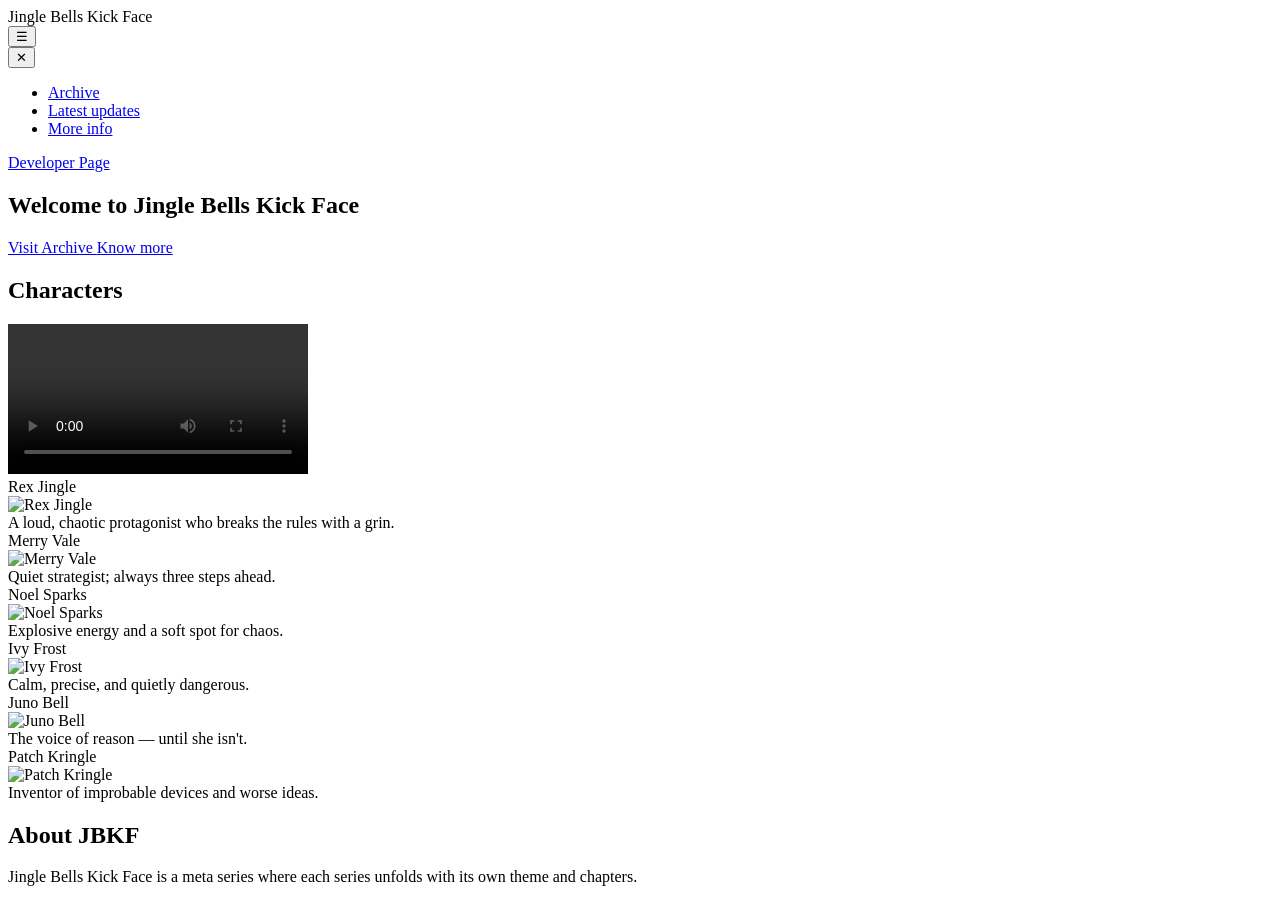
==== index.html @ af89b170 "Create index.html" ====
<!doctype html>
<html lang="en">
<head>

<meta charset="utf-8">
<meta name="viewport" content="width=device-width,initial-scale=1">

<title>Jingle Bells Kick Face</title>

<link rel="stylesheet" href="styles.css">

</head>

<body>

<header class="site-header">
<div class="brand">Jingle Bells Kick Face</div>
<button id="menuBtn" class="menu-btn" aria-label="Open menu">☰</button>
</header>


<aside id="sideMenu" class="side-menu" aria-hidden="true">

<button id="menuCloseTop" class="menu-close-top" aria-label="Close menu">✕</button>

<nav class="menu-inner" role="navigation" aria-label="Main menu">

<ul class="menu-list">

<li><a href="archive.html">Archive</a></li>
<li><a href="latest.html">Latest updates</a></li>
<li><a href="info.html">More info</a></li>

</ul>

</nav>

<div class="menu-footer">
<a class="small-link" href="dev.html" target="_blank" rel="noopener">
Developer Page
</a>
</div>

</aside>



<main class="container">

<!-- HOME -->

<section class="page active">


<div class="hero card">

<h1 class="hero-title">
Welcome to Jingle Bells Kick Face
</h1>

<div class="hero-actions">

<a href="archive.html" class="btn primary ring">
Visit Archive
</a>

<a href="info.html" class="btn">
Know more
</a>

</div>

</div>


<!-- CHARACTERS -->

<section class="section">

<h2>Characters</h2>

<div class="video-wrap card">

<video controls playsinline preload="metadata">

<source src="trailer.mp4" type="video/mp4">

</video>

</div>


<div class="characters-grid">


<!-- Rex -->

<div class="char-card">

<div class="char-name">
Rex Jingle
</div>

<img
class="char-img"
src="rex-jingle.png"
alt="Rex Jingle">

<div class="char-desc">
A loud, chaotic protagonist who breaks the rules with a grin.
</div>

</div>



<!-- Merry -->

<div class="char-card">

<div class="char-name">
Merry Vale
</div>

<img
class="char-img"
src="merry-vale.png"
alt="Merry Vale">

<div class="char-desc">
Quiet strategist; always three steps ahead.
</div>

</div>



<!-- Noel -->

<div class="char-card">

<div class="char-name">
Noel Sparks
</div>

<img
class="char-img"
src="noel-sparks.png"
alt="Noel Sparks">

<div class="char-desc">
Explosive energy and a soft spot for chaos.
</div>

</div>



<!-- Ivy -->

<div class="char-card">

<div class="char-name">
Ivy Frost
</div>

<img
class="char-img"
src="ivy-frost.png"
alt="Ivy Frost">

<div class="char-desc">
Calm, precise, and quietly dangerous.
</div>

</div>



<!-- Juno -->

<div class="char-card">

<div class="char-name">
Juno Bell
</div>

<img
class="char-img"
src="juno-bell.png"
alt="Juno Bell">

<div class="char-desc">
The voice of reason — until she isn't.
</div>

</div>



<!-- Patch -->

<div class="char-card">

<div class="char-name">
Patch Kringle
</div>

<img
class="char-img"
src="patch-kringle.png"
alt="Patch Kringle">

<div class="char-desc">
Inventor of improbable devices and worse ideas.
</div>

</div>


</div>

</section>



<!-- ABOUT -->

<section class="section">

<h2>About JBKF</h2>

<div class="card">

Jingle Bells Kick Face is a meta series where each series unfolds with its own theme and chapters.

</div>

</section>


</section>

</main>


<script src="menu.js"></script>

</body>
</html>
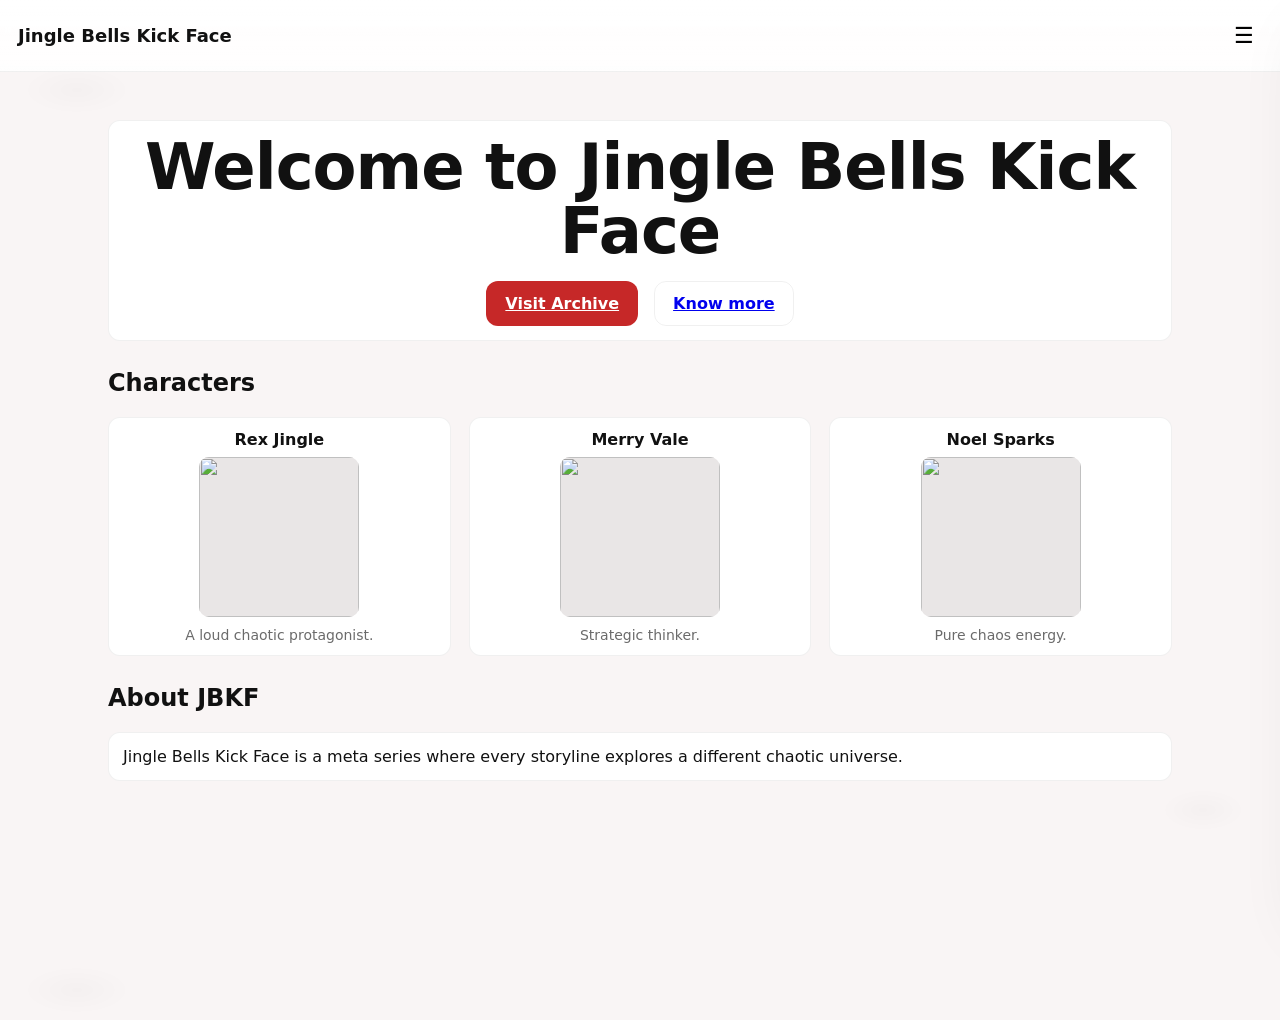
==== commit c039330c: "Update index.html" ====
--- a/index.html
+++ b/index.html
@@ -1,250 +1,88 @@
 <!doctype html>
 <html lang="en">
 <head>
-
 <meta charset="utf-8">
 <meta name="viewport" content="width=device-width,initial-scale=1">
-
 <title>Jingle Bells Kick Face</title>
-
 <link rel="stylesheet" href="styles.css">
-
 </head>
 
 <body>
 
 <header class="site-header">
 <div class="brand">Jingle Bells Kick Face</div>
-<button id="menuBtn" class="menu-btn" aria-label="Open menu">☰</button>
+<button id="menuBtn" class="menu-btn">☰</button>
 </header>
-
 
 <aside id="sideMenu" class="side-menu" aria-hidden="true">
 
-<button id="menuCloseTop" class="menu-close-top" aria-label="Close menu">✕</button>
+<button id="menuCloseTop" class="menu-close-top">✕</button>
 
-<nav class="menu-inner" role="navigation" aria-label="Main menu">
-
+<nav>
 <ul class="menu-list">
-
 <li><a href="archive.html">Archive</a></li>
 <li><a href="latest.html">Latest updates</a></li>
 <li><a href="info.html">More info</a></li>
-
 </ul>
-
 </nav>
-
-<div class="menu-footer">
-<a class="small-link" href="dev.html" target="_blank" rel="noopener">
-Developer Page
-</a>
-</div>
 
 </aside>
 
-
-
 <main class="container">
 
-<!-- HOME -->
+<section class="hero card">
 
-<section class="page active">
-
-
-<div class="hero card">
-
-<h1 class="hero-title">
-Welcome to Jingle Bells Kick Face
-</h1>
+<h1 class="hero-title">Welcome to Jingle Bells Kick Face</h1>
 
 <div class="hero-actions">
-
-<a href="archive.html" class="btn primary ring">
-Visit Archive
-</a>
-
-<a href="info.html" class="btn">
-Know more
-</a>
-
+<a href="archive.html" class="btn primary ring">Visit Archive</a>
+<a href="info.html" class="btn">Know more</a>
 </div>
 
-</div>
+</section>
 
-
-<!-- CHARACTERS -->
 
 <section class="section">
 
 <h2>Characters</h2>
 
-<div class="video-wrap card">
+<div class="characters-grid">
 
-<video controls playsinline preload="metadata">
-
-<source src="trailer.mp4" type="video/mp4">
-
-</video>
-
+<div class="char-card">
+<div class="char-name">Rex Jingle</div>
+<img class="char-img" src="images/rex.jpg">
+<div class="char-desc">A loud chaotic protagonist.</div>
 </div>
 
-
-<div class="characters-grid">
-
-
-<!-- Rex -->
+<div class="char-card">
+<div class="char-name">Merry Vale</div>
+<img class="char-img" src="images/merry.jpg">
+<div class="char-desc">Strategic thinker.</div>
+</div>
 
 <div class="char-card">
-
-<div class="char-name">
-Rex Jingle
-</div>
-
-<img
-class="char-img"
-src="rex-jingle.png"
-alt="Rex Jingle">
-
-<div class="char-desc">
-A loud, chaotic protagonist who breaks the rules with a grin.
+<div class="char-name">Noel Sparks</div>
+<img class="char-img" src="images/noel.jpg">
+<div class="char-desc">Pure chaos energy.</div>
 </div>
 
 </div>
 
-
-
-<!-- Merry -->
-
-<div class="char-card">
-
-<div class="char-name">
-Merry Vale
-</div>
-
-<img
-class="char-img"
-src="merry-vale.png"
-alt="Merry Vale">
-
-<div class="char-desc">
-Quiet strategist; always three steps ahead.
-</div>
-
-</div>
-
-
-
-<!-- Noel -->
-
-<div class="char-card">
-
-<div class="char-name">
-Noel Sparks
-</div>
-
-<img
-class="char-img"
-src="noel-sparks.png"
-alt="Noel Sparks">
-
-<div class="char-desc">
-Explosive energy and a soft spot for chaos.
-</div>
-
-</div>
-
-
-
-<!-- Ivy -->
-
-<div class="char-card">
-
-<div class="char-name">
-Ivy Frost
-</div>
-
-<img
-class="char-img"
-src="ivy-frost.png"
-alt="Ivy Frost">
-
-<div class="char-desc">
-Calm, precise, and quietly dangerous.
-</div>
-
-</div>
-
-
-
-<!-- Juno -->
-
-<div class="char-card">
-
-<div class="char-name">
-Juno Bell
-</div>
-
-<img
-class="char-img"
-src="juno-bell.png"
-alt="Juno Bell">
-
-<div class="char-desc">
-The voice of reason — until she isn't.
-</div>
-
-</div>
-
-
-
-<!-- Patch -->
-
-<div class="char-card">
-
-<div class="char-name">
-Patch Kringle
-</div>
-
-<img
-class="char-img"
-src="patch-kringle.png"
-alt="Patch Kringle">
-
-<div class="char-desc">
-Inventor of improbable devices and worse ideas.
-</div>
-
-</div>
-
-
-</div>
-
 </section>
-
-
-
-<!-- ABOUT -->
 
 <section class="section">
 
 <h2>About JBKF</h2>
 
 <div class="card">
-
-Jingle Bells Kick Face is a meta series where each series unfolds with its own theme and chapters.
-
+Jingle Bells Kick Face is a meta series where every storyline explores a different chaotic universe.
 </div>
-
-</section>
-
 
 </section>
 
 </main>
 
-
-<script src="menu.js"></script>
+<script src="app.js"></script>
 
 </body>
 </html>
--- a/styles.css
+++ b/styles.css
@@ -0,0 +1,121 @@
+:root{
+  --bg:#f9f5f5;
+  --edge:rgba(0,0,0,0.06);
+  --accent:#c62828;
+  --muted:#6b6b6b;
+  --card:#ffffff;
+  --radius:12px;
+  --maxw:1100px;
+  --gap:14px;
+  --ring-size:18px;
+  font-family: Inter, system-ui, -apple-system, "Segoe UI", Roboto, Arial, sans-serif;
+}
+
+/* Reset */
+*{box-sizing:border-box}
+html,body{height:100%}
+body{
+  margin:0;
+  background:
+    radial-gradient(900px 400px at 6% 10%, rgba(0,0,0,0.02), transparent 6%),
+    radial-gradient(700px 350px at 94% 90%, rgba(0,0,0,0.02), transparent 6%),
+    var(--bg);
+  -webkit-font-smoothing:antialiased;
+  -moz-osx-font-smoothing:grayscale;
+  color:#111;
+  padding-bottom:40px;
+}
+
+/* Header */
+.site-header{
+  position:fixed;top:0;left:0;right:0;height:72px;
+  display:flex;align-items:center;justify-content:space-between;padding:0 18px;
+  background:linear-gradient(180deg, rgba(255,255,255,0.95), rgba(255,255,255,0.85));
+  border-bottom:1px solid var(--edge);z-index:60;backdrop-filter: blur(6px);
+}
+.brand{font-weight:900;font-size:18px}
+.menu-btn{background:transparent;border:0;font-size:22px;padding:8px;cursor:pointer}
+
+/* Side menu */
+.side-menu{
+  position:fixed;top:0;right:-360px;width:320px;height:100vh;background:linear-gradient(180deg,#fff,#fafafa);
+  box-shadow:-18px 30px 60px rgba(0,0,0,0.08);transition:right .28s;z-index:70;padding:28px;display:flex;flex-direction:column;justify-content:flex-start;
+}
+.side-menu[aria-hidden="false"]{right:0}
+.menu-close-top{position:absolute;right:12px;top:12px;border:0;background:transparent;font-size:20px;cursor:pointer}
+.menu-list{list-style:none;padding:40px 0 0 0;margin:0}
+.menu-list li{margin:18px 0}
+.menu-list a{color:#111;text-decoration:none;font-weight:800;font-size:16px}
+.menu-footer{margin-top:auto}
+
+/* Container & pages */
+.container{max-width:var(--maxw);margin:120px auto 40px;padding:0 18px}
+.page{display:none}
+.page.active{display:block}
+
+/* Hero */
+.hero{padding:36px;border-radius:var(--radius);background:linear-gradient(180deg, rgba(255,255,255,0.95), rgba(255,255,255,0.9));border:1px solid var(--edge);text-align:center}
+.hero-title{margin:0 0 18px;font-size:64px;line-height:1;letter-spacing:-1px}
+@media (max-width:900px){ .hero-title{font-size:40px} }
+
+/* Buttons and ring animation */
+.hero-actions{display:flex;gap:16px;justify-content:center;flex-wrap:wrap}
+.btn{padding:12px 18px;border-radius:12px;border:1px solid var(--edge);background:transparent;cursor:pointer;font-weight:800}
+.btn.primary{background:var(--accent);color:#fff;border-color:transparent}
+
+/* Animated rainbow ring around Visit Archive */
+.ring{
+  position:relative;
+  z-index:1;
+}
+.ring::before{
+  content:"";
+  position:absolute;
+  inset:calc(-1 * var(--ring-size));
+  border-radius:999px;
+  padding:var(--ring-size);
+  background: conic-gradient(from 0deg, #ff4d4d, #ffb84d, #ffd54d, #8cff4d, #4dd6ff, #7a4dff, #ff4db8, #ff4d4d);
+  -webkit-mask: radial-gradient(farthest-side, transparent calc(100% - var(--ring-size)), black calc(100% - var(--ring-size)));
+  mask: radial-gradient(farthest-side, transparent calc(100% - var(--ring-size)), black calc(100% - var(--ring-size)));
+  opacity:0.0;
+  transition:opacity .18s ease;
+  animation:spin 3.6s linear infinite;
+  pointer-events:none;
+}
+.ring:hover::before, .ring:focus::before{ opacity:0.9; }
+@keyframes spin{ to{ transform:rotate(360deg); } }
+
+/* Sections & cards */
+.section{margin-top:28px}
+.video-wrap{padding:12px}
+.video-wrap video{width:100%;max-height:420px;border-radius:12px;background:#000;object-fit:cover}
+
+/* Characters grid */
+.characters-grid{display:grid;grid-template-columns:repeat(3,1fr);gap:18px;margin-top:14px}
+.char-card{background:#fff;border:1px solid var(--edge);border-radius:12px;padding:12px;display:flex;flex-direction:column;align-items:center;text-align:center}
+.char-name{font-weight:900;margin-bottom:8px}
+.char-img{width:160px;height:160px;background:#e9e6e6;border-radius:10px;object-fit:cover;margin-bottom:10px}
+.char-desc{color:var(--muted);font-size:14px}
+@media (max-width:900px){ .characters-grid{grid-template-columns:repeat(2,1fr)} .char-img{width:120px;height:120px} }
+
+/* Archive grid */
+.grid{display:grid;grid-template-columns:repeat(auto-fit,minmax(240px,1fr));gap:18px;margin-top:12px}
+.card{background:var(--card);border-radius:12px;padding:14px;border:1px solid var(--edge)}
+
+/* Lists */
+.list{list-style:none;padding:0;margin:0;display:flex;flex-direction:column;gap:10px}
+.list .item{padding:12px;border-radius:10px;border:1px solid var(--edge);background:var(--card);cursor:pointer}
+.meta{color:var(--muted);font-size:13px;margin-top:6px}
+
+/* Page header & back */
+.page-header{display:flex;align-items:center;gap:12px;margin-bottom:12px}
+.back{background:transparent;border:0;cursor:pointer;font-size:16px}
+
+/* Responsive */
+@media (max-width:700px){
+  .container{margin-top:100px}
+  .hero-title{font-size:36px}
+  .characters-grid{grid-template-columns:repeat(1,1fr)}
+  .side-menu{width:100%;right:-100%}
+  .side-menu[aria-hidden="false"]{right:0}
+}
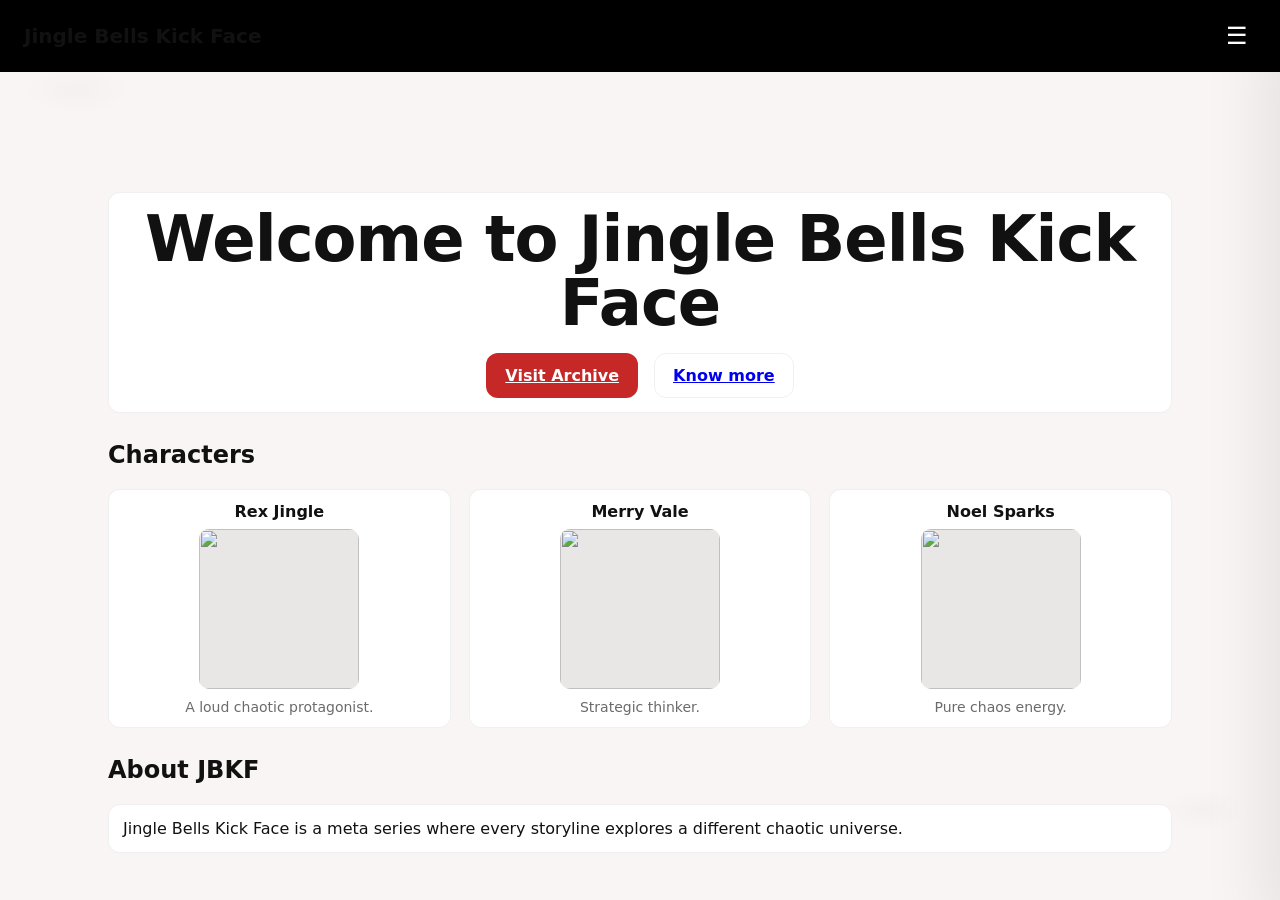
==== commit fe547d0a: "Update index.html" ====
--- a/index.html
+++ b/index.html
@@ -82,7 +82,7 @@
 
 </main>
 
-<script src="app.js"></script>
+<script src="menu.js"></script>
 
 </body>
 </html>
--- a/styles.css
+++ b/styles.css
@@ -119,3 +119,163 @@
   .side-menu{width:100%;right:-100%}
   .side-menu[aria-hidden="false"]{right:0}
 }
+
+/* Archive series layout */
+
+.series-list{
+display:flex;
+flex-direction:column;
+gap:40px;
+margin-top:40px;
+}
+
+/* series cards */
+
+.series-card{
+
+display:flex;
+align-items:center;
+gap:20px;
+
+background:rgba(255,255,255,0.06);
+
+border-radius:14px;
+
+padding:18px;
+
+text-decoration:none;
+
+color:white;
+
+transition:.3s;
+
+opacity:0;
+
+transform:translateY(40px);
+
+}
+
+/* card animation when visible */
+
+.series-card.show{
+opacity:1;
+transform:translateY(0);
+}
+
+/* image */
+
+.series-card img{
+
+width:120px;
+height:120px;
+
+object-fit:cover;
+
+border-radius:10px;
+
+}
+
+/* text */
+
+.series-info h2{
+margin:0 0 6px 0;
+}
+
+.series-info p{
+margin:0;
+opacity:.8;
+}
+
+/* hover effect */
+
+.series-card:hover{
+
+background:rgba(255,255,255,0.12);
+
+transform:scale(1.02);
+
+}
+
+.chapter-box{
+
+background:rgba(255,255,255,0.06);
+
+padding:20px;
+
+border-radius:12px;
+
+margin-bottom:30px;
+
+}
+
+/* HEADER */
+
+.site-header{
+display:flex;
+justify-content:space-between;
+align-items:center;
+padding:16px 24px;
+background:#000;
+position:sticky;
+top:0;
+z-index:10;
+}
+
+.brand{
+font-weight:bold;
+font-size:20px;
+}
+
+.menu-btn{
+background:none;
+border:none;
+color:white;
+font-size:24px;
+cursor:pointer;
+}
+
+
+/* SIDE MENU */
+
+.side-menu{
+position:fixed;
+right:0;
+top:0;
+height:100%;
+width:260px;
+background:#000;
+padding:20px;
+transform:translateX(100%);
+transition:0.3s;
+z-index:100;
+}
+
+.side-menu[aria-hidden="false"]{
+transform:translateX(0);
+}
+
+
+/* MENU CONTENT */
+
+.menu-list{
+list-style:none;
+padding:0;
+}
+
+.menu-list li{
+margin:12px 0;
+}
+
+.menu-list a{
+color:white;
+text-decoration:none;
+}
+
+.menu-close-top{
+background:none;
+border:none;
+color:white;
+font-size:20px;
+cursor:pointer;
+margin-bottom:20px;
+}
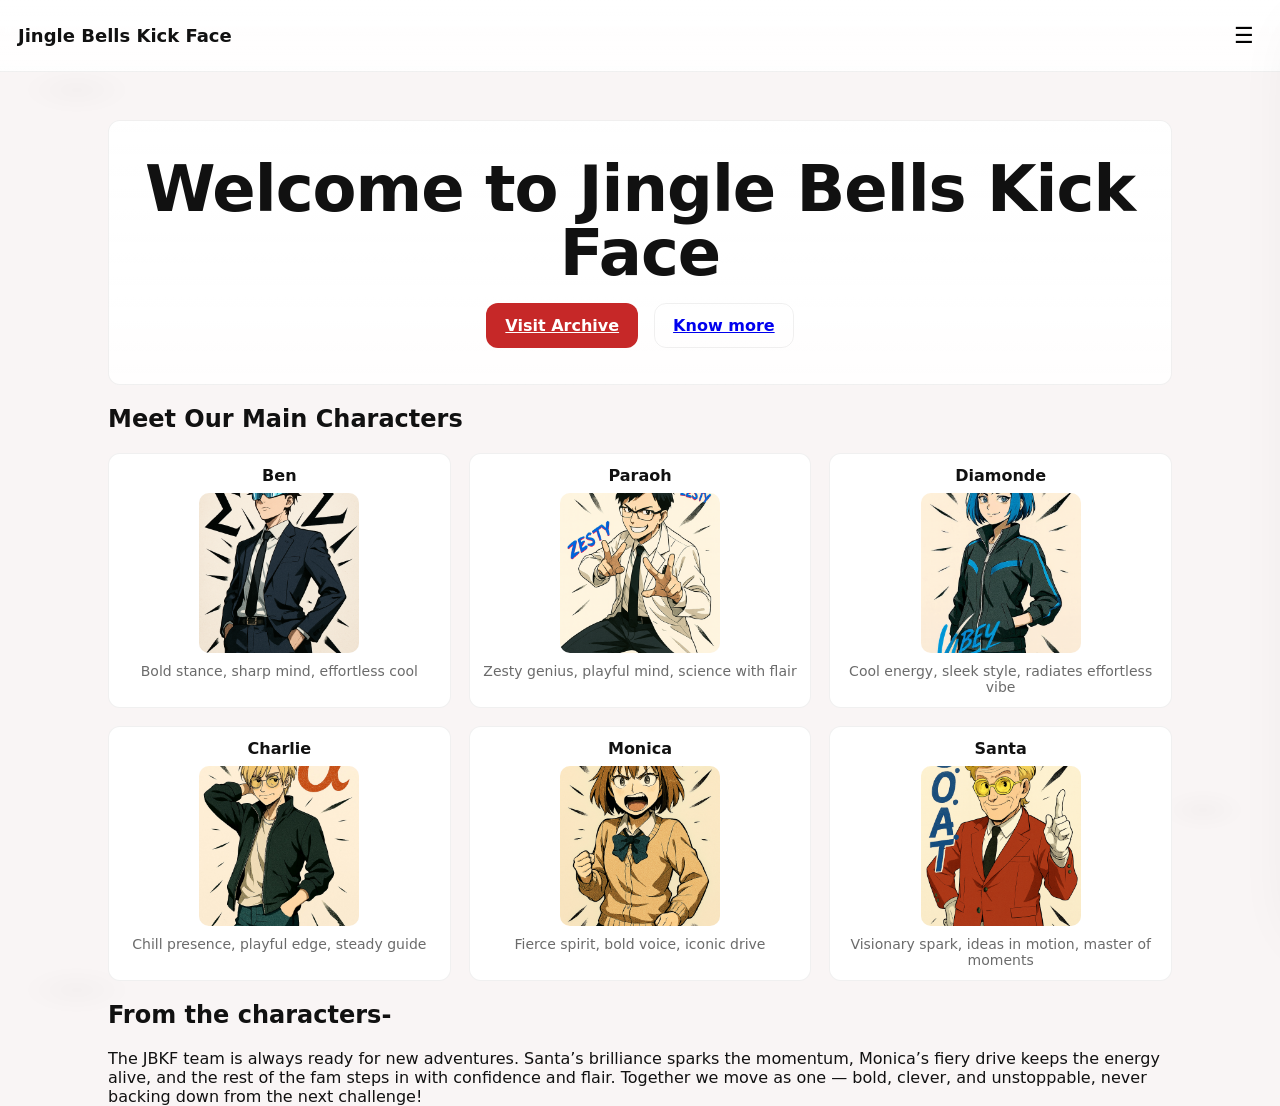
==== commit b964b730: "Update index.html" ====
--- a/index.html
+++ b/index.html
@@ -44,38 +44,55 @@
 
 <section class="section">
 
-<h2>Characters</h2>
+<h2>Meet Our Main Characters</h2>
 
 <div class="characters-grid">
 
 <div class="char-card">
-<div class="char-name">Rex Jingle</div>
-<img class="char-img" src="images/rex.jpg">
-<div class="char-desc">A loud chaotic protagonist.</div>
+<div class="char-name">Ben</div>
+<img class="char-img" src="images/Ben.png">
+<div class="char-desc">Bold stance, sharp mind, effortless cool</div>
 </div>
 
 <div class="char-card">
-<div class="char-name">Merry Vale</div>
-<img class="char-img" src="images/merry.jpg">
-<div class="char-desc">Strategic thinker.</div>
+<div class="char-name">Paraoh</div>
+<img class="char-img" src="images/Paraoh.png">
+<div class="char-desc">Zesty genius, playful mind, science with flair</div>
 </div>
 
 <div class="char-card">
-<div class="char-name">Noel Sparks</div>
-<img class="char-img" src="images/noel.jpg">
-<div class="char-desc">Pure chaos energy.</div>
+<div class="char-name">Diamonde</div>
+<img class="char-img" src="images/Diamonde.png">
+<div class="char-desc">Cool energy, sleek style, radiates effortless vibe</div>
 </div>
 
+<div class="char-card">
+<div class="char-name">Charlie</div>
+<img class="char-img" src="images/Charlie.png">
+<div class="char-desc">Chill presence, playful edge, steady guide</div>
+</div>
+
+<div class="char-card">
+<div class="char-name">Monica</div>
+<img class="char-img" src="images/Monica.png">
+<div class="char-desc">Fierce spirit, bold voice, iconic drive</div>
+</div>
+
+<div class="char-card">
+<div class="char-name">Santa</div>
+<img class="char-img" src="images/Santa.png">
+<div class="char-desc">Visionary spark, ideas in motion, master of moments</div>
+</div>
 </div>
 
 </section>
 
 <section class="section">
 
-<h2>About JBKF</h2>
+<h2>From the characters-</h2>
 
 <div class="card">
-Jingle Bells Kick Face is a meta series where every storyline explores a different chaotic universe.
+The JBKF team is always ready for new adventures. Santa’s brilliance sparks the momentum, Monica’s fiery drive keeps the energy alive, and the rest of the fam steps in with confidence and flair. Together we move as one — bold, clever, and unstoppable, never backing down from the next challenge!
 </div>
 
 </section>
--- a/styles.css
+++ b/styles.css
@@ -11,9 +11,12 @@
   font-family: Inter, system-ui, -apple-system, "Segoe UI", Roboto, Arial, sans-serif;
 }
 
-/* Reset */
+/* RESET */
+
 *{box-sizing:border-box}
+
 html,body{height:100%}
+
 body{
   margin:0;
   background:
@@ -26,256 +29,348 @@
   padding-bottom:40px;
 }
 
-/* Header */
+
+/* HEADER */
+
 .site-header{
-  position:fixed;top:0;left:0;right:0;height:72px;
-  display:flex;align-items:center;justify-content:space-between;padding:0 18px;
+  position:fixed;
+  top:0;
+  left:0;
+  right:0;
+  height:72px;
+  display:flex;
+  align-items:center;
+  justify-content:space-between;
+  padding:0 18px;
   background:linear-gradient(180deg, rgba(255,255,255,0.95), rgba(255,255,255,0.85));
-  border-bottom:1px solid var(--edge);z-index:60;backdrop-filter: blur(6px);
-}
-.brand{font-weight:900;font-size:18px}
-.menu-btn{background:transparent;border:0;font-size:22px;padding:8px;cursor:pointer}
-
-/* Side menu */
+  border-bottom:1px solid var(--edge);
+  z-index:60;
+  backdrop-filter:blur(6px);
+}
+
+.brand{
+  font-weight:900;
+  font-size:18px;
+}
+
+.menu-btn{
+  background:transparent;
+  border:0;
+  font-size:22px;
+  padding:8px;
+  cursor:pointer;
+}
+
+
+/* SIDE MENU */
+
 .side-menu{
-  position:fixed;top:0;right:-360px;width:320px;height:100vh;background:linear-gradient(180deg,#fff,#fafafa);
-  box-shadow:-18px 30px 60px rgba(0,0,0,0.08);transition:right .28s;z-index:70;padding:28px;display:flex;flex-direction:column;justify-content:flex-start;
-}
-.side-menu[aria-hidden="false"]{right:0}
-.menu-close-top{position:absolute;right:12px;top:12px;border:0;background:transparent;font-size:20px;cursor:pointer}
-.menu-list{list-style:none;padding:40px 0 0 0;margin:0}
-.menu-list li{margin:18px 0}
-.menu-list a{color:#111;text-decoration:none;font-weight:800;font-size:16px}
-.menu-footer{margin-top:auto}
-
-/* Container & pages */
-.container{max-width:var(--maxw);margin:120px auto 40px;padding:0 18px}
-.page{display:none}
-.page.active{display:block}
-
-/* Hero */
-.hero{padding:36px;border-radius:var(--radius);background:linear-gradient(180deg, rgba(255,255,255,0.95), rgba(255,255,255,0.9));border:1px solid var(--edge);text-align:center}
-.hero-title{margin:0 0 18px;font-size:64px;line-height:1;letter-spacing:-1px}
-@media (max-width:900px){ .hero-title{font-size:40px} }
-
-/* Buttons and ring animation */
-.hero-actions{display:flex;gap:16px;justify-content:center;flex-wrap:wrap}
-.btn{padding:12px 18px;border-radius:12px;border:1px solid var(--edge);background:transparent;cursor:pointer;font-weight:800}
-.btn.primary{background:var(--accent);color:#fff;border-color:transparent}
-
-/* Animated rainbow ring around Visit Archive */
+  position:fixed;
+  top:0;
+  right:-360px;
+  width:320px;
+  height:100vh;
+  background:linear-gradient(180deg,#fff,#fafafa);
+  box-shadow:-18px 30px 60px rgba(0,0,0,0.08);
+  transition:right .28s;
+  z-index:70;
+  padding:28px;
+  display:flex;
+  flex-direction:column;
+}
+
+.side-menu[aria-hidden="false"]{
+  right:0;
+}
+
+.menu-close-top{
+  position:absolute;
+  right:12px;
+  top:12px;
+  border:0;
+  background:transparent;
+  font-size:20px;
+  cursor:pointer;
+}
+
+.menu-list{
+  list-style:none;
+  padding:40px 0 0 0;
+  margin:0;
+}
+
+.menu-list li{
+  margin:18px 0;
+}
+
+.menu-list a{
+  color:#111;
+  text-decoration:none;
+  font-weight:800;
+  font-size:16px;
+}
+
+.menu-footer{
+  margin-top:auto;
+}
+
+
+/* CONTAINER */
+
+.container{
+  max-width:var(--maxw);
+  margin:120px auto 40px;
+  padding:0 18px;
+}
+
+
+/* HERO */
+
+.hero{
+  padding:36px;
+  border-radius:var(--radius);
+  background:linear-gradient(180deg, rgba(255,255,255,0.95), rgba(255,255,255,0.9));
+  border:1px solid var(--edge);
+  text-align:center;
+}
+
+.hero-title{
+  margin:0 0 18px;
+  font-size:64px;
+  line-height:1;
+  letter-spacing:-1px;
+}
+
+@media (max-width:900px){
+  .hero-title{font-size:40px}
+}
+
+
+/* BUTTONS */
+
+.hero-actions{
+  display:flex;
+  gap:16px;
+  justify-content:center;
+  flex-wrap:wrap;
+}
+
+.btn{
+  padding:12px 18px;
+  border-radius:12px;
+  border:1px solid var(--edge);
+  background:transparent;
+  cursor:pointer;
+  font-weight:800;
+}
+
+.btn.primary{
+  background:var(--accent);
+  color:#fff;
+  border-color:transparent;
+}
+
+
+/* RAINBOW RING */
+
 .ring{
   position:relative;
   z-index:1;
 }
+
 .ring::before{
   content:"";
   position:absolute;
   inset:calc(-1 * var(--ring-size));
   border-radius:999px;
   padding:var(--ring-size);
-  background: conic-gradient(from 0deg, #ff4d4d, #ffb84d, #ffd54d, #8cff4d, #4dd6ff, #7a4dff, #ff4db8, #ff4d4d);
+  background:conic-gradient(from 0deg,#ff4d4d,#ffb84d,#ffd54d,#8cff4d,#4dd6ff,#7a4dff,#ff4db8,#ff4d4d);
   -webkit-mask: radial-gradient(farthest-side, transparent calc(100% - var(--ring-size)), black calc(100% - var(--ring-size)));
   mask: radial-gradient(farthest-side, transparent calc(100% - var(--ring-size)), black calc(100% - var(--ring-size)));
-  opacity:0.0;
+  opacity:0;
   transition:opacity .18s ease;
   animation:spin 3.6s linear infinite;
   pointer-events:none;
 }
-.ring:hover::before, .ring:focus::before{ opacity:0.9; }
-@keyframes spin{ to{ transform:rotate(360deg); } }
-
-/* Sections & cards */
-.section{margin-top:28px}
-.video-wrap{padding:12px}
-.video-wrap video{width:100%;max-height:420px;border-radius:12px;background:#000;object-fit:cover}
-
-/* Characters grid */
-.characters-grid{display:grid;grid-template-columns:repeat(3,1fr);gap:18px;margin-top:14px}
-.char-card{background:#fff;border:1px solid var(--edge);border-radius:12px;padding:12px;display:flex;flex-direction:column;align-items:center;text-align:center}
-.char-name{font-weight:900;margin-bottom:8px}
-.char-img{width:160px;height:160px;background:#e9e6e6;border-radius:10px;object-fit:cover;margin-bottom:10px}
-.char-desc{color:var(--muted);font-size:14px}
-@media (max-width:900px){ .characters-grid{grid-template-columns:repeat(2,1fr)} .char-img{width:120px;height:120px} }
-
-/* Archive grid */
-.grid{display:grid;grid-template-columns:repeat(auto-fit,minmax(240px,1fr));gap:18px;margin-top:12px}
-.card{background:var(--card);border-radius:12px;padding:14px;border:1px solid var(--edge)}
-
-/* Lists */
-.list{list-style:none;padding:0;margin:0;display:flex;flex-direction:column;gap:10px}
-.list .item{padding:12px;border-radius:10px;border:1px solid var(--edge);background:var(--card);cursor:pointer}
-.meta{color:var(--muted);font-size:13px;margin-top:6px}
-
-/* Page header & back */
-.page-header{display:flex;align-items:center;gap:12px;margin-bottom:12px}
-.back{background:transparent;border:0;cursor:pointer;font-size:16px}
-
-/* Responsive */
+
+.ring:hover::before{
+  opacity:0.9;
+}
+
+@keyframes spin{
+  to{ transform:rotate(360deg); }
+}
+
+
+/* VIDEO */
+
+.video-wrap{
+  padding:12px;
+}
+
+.video-wrap video{
+  width:100%;
+  max-height:420px;
+  border-radius:12px;
+  background:#000;
+  object-fit:cover;
+}
+
+
+/* CHARACTER GRID */
+
+.characters-grid{
+  display:grid;
+  grid-template-columns:repeat(3,1fr);
+  gap:18px;
+  margin-top:14px;
+}
+
+.char-card{
+  background:#fff;
+  border:1px solid var(--edge);
+  border-radius:12px;
+  padding:12px;
+  display:flex;
+  flex-direction:column;
+  align-items:center;
+  text-align:center;
+}
+
+.char-name{
+  font-weight:900;
+  margin-bottom:8px;
+}
+
+.char-img{
+  width:160px;
+  height:160px;
+  background:#e9e6e6;
+  border-radius:10px;
+  object-fit:cover;
+  margin-bottom:10px;
+}
+
+.char-desc{
+  color:var(--muted);
+  font-size:14px;
+}
+
+@media (max-width:900px){
+  .characters-grid{grid-template-columns:repeat(2,1fr)}
+  .char-img{width:120px;height:120px}
+}
+
+
+/* ARCHIVE SERIES */
+
+.series-list{
+  display:flex;
+  flex-direction:column;
+  gap:40px;
+  margin-top:40px;
+}
+
+.series-card{
+  display:flex;
+  align-items:center;
+  gap:20px;
+  background:var(--card);
+  border-radius:14px;
+  padding:18px;
+  text-decoration:none;
+  color:#111;
+  border:1px solid var(--edge);
+  transition:.3s;
+  opacity:0;
+  transform:translateY(40px);
+}
+
+.series-card.show{
+  opacity:1;
+  transform:translateY(0);
+}
+
+.series-card img{
+  width:120px;
+  height:120px;
+  object-fit:cover;
+  border-radius:10px;
+}
+
+.series-info h2{
+  margin:0 0 6px 0;
+  color:#111;
+}
+
+.series-info p{
+  margin:0;
+  color:var(--muted);
+}
+
+.series-card:hover{
+  transform:scale(1.02);
+  box-shadow:0 10px 24px rgba(0,0,0,0.08);
+}
+
+
+/* CHAPTER BOXES */
+
+.chapter-box{
+  background:var(--card);
+  padding:20px;
+  border-radius:12px;
+  margin-bottom:30px;
+  border:1px solid var(--edge);
+}
+
+
+/* CHAPTER LIST (VERTICAL LIST) */
+
+.chapter-list{
+  display:flex;
+  flex-direction:column;
+  gap:10px;
+  margin-bottom:40px;
+  max-width:300px;
+}
+
+.chapter-list a{
+  display:block;
+  padding:12px 14px;
+  background:var(--card);
+  border:1px solid var(--edge);
+  border-radius:10px;
+  text-decoration:none;
+  color:#111;
+  font-weight:600;
+  transition:.2s;
+}
+
+.chapter-list a:hover{
+  background:#ffffff;
+  transform:translateX(4px);
+  box-shadow:0 6px 14px rgba(0,0,0,0.06);
+}
+
+
+/* MOBILE */
+
 @media (max-width:700px){
+
   .container{margin-top:100px}
+
   .hero-title{font-size:36px}
-  .characters-grid{grid-template-columns:repeat(1,1fr)}
-  .side-menu{width:100%;right:-100%}
-  .side-menu[aria-hidden="false"]{right:0}
-}
-
-/* Archive series layout */
-
-.series-list{
-display:flex;
-flex-direction:column;
-gap:40px;
-margin-top:40px;
-}
-
-/* series cards */
-
-.series-card{
-
-display:flex;
-align-items:center;
-gap:20px;
-
-background:rgba(255,255,255,0.06);
-
-border-radius:14px;
-
-padding:18px;
-
-text-decoration:none;
-
-color:white;
-
-transition:.3s;
-
-opacity:0;
-
-transform:translateY(40px);
-
-}
-
-/* card animation when visible */
-
-.series-card.show{
-opacity:1;
-transform:translateY(0);
-}
-
-/* image */
-
-.series-card img{
-
-width:120px;
-height:120px;
-
-object-fit:cover;
-
-border-radius:10px;
-
-}
-
-/* text */
-
-.series-info h2{
-margin:0 0 6px 0;
-}
-
-.series-info p{
-margin:0;
-opacity:.8;
-}
-
-/* hover effect */
-
-.series-card:hover{
-
-background:rgba(255,255,255,0.12);
-
-transform:scale(1.02);
-
-}
-
-.chapter-box{
-
-background:rgba(255,255,255,0.06);
-
-padding:20px;
-
-border-radius:12px;
-
-margin-bottom:30px;
-
-}
-
-/* HEADER */
-
-.site-header{
-display:flex;
-justify-content:space-between;
-align-items:center;
-padding:16px 24px;
-background:#000;
-position:sticky;
-top:0;
-z-index:10;
-}
-
-.brand{
-font-weight:bold;
-font-size:20px;
-}
-
-.menu-btn{
-background:none;
-border:none;
-color:white;
-font-size:24px;
-cursor:pointer;
-}
-
-
-/* SIDE MENU */
-
-.side-menu{
-position:fixed;
-right:0;
-top:0;
-height:100%;
-width:260px;
-background:#000;
-padding:20px;
-transform:translateX(100%);
-transition:0.3s;
-z-index:100;
-}
-
-.side-menu[aria-hidden="false"]{
-transform:translateX(0);
-}
-
-
-/* MENU CONTENT */
-
-.menu-list{
-list-style:none;
-padding:0;
-}
-
-.menu-list li{
-margin:12px 0;
-}
-
-.menu-list a{
-color:white;
-text-decoration:none;
-}
-
-.menu-close-top{
-background:none;
-border:none;
-color:white;
-font-size:20px;
-cursor:pointer;
-margin-bottom:20px;
-}
+
+  .characters-grid{grid-template-columns:1fr}
+
+  .side-menu{
+    width:100%;
+    right:-100%;
+  }
+
+  .side-menu[aria-hidden="false"]{
+    right:0;
+  }
+
+}
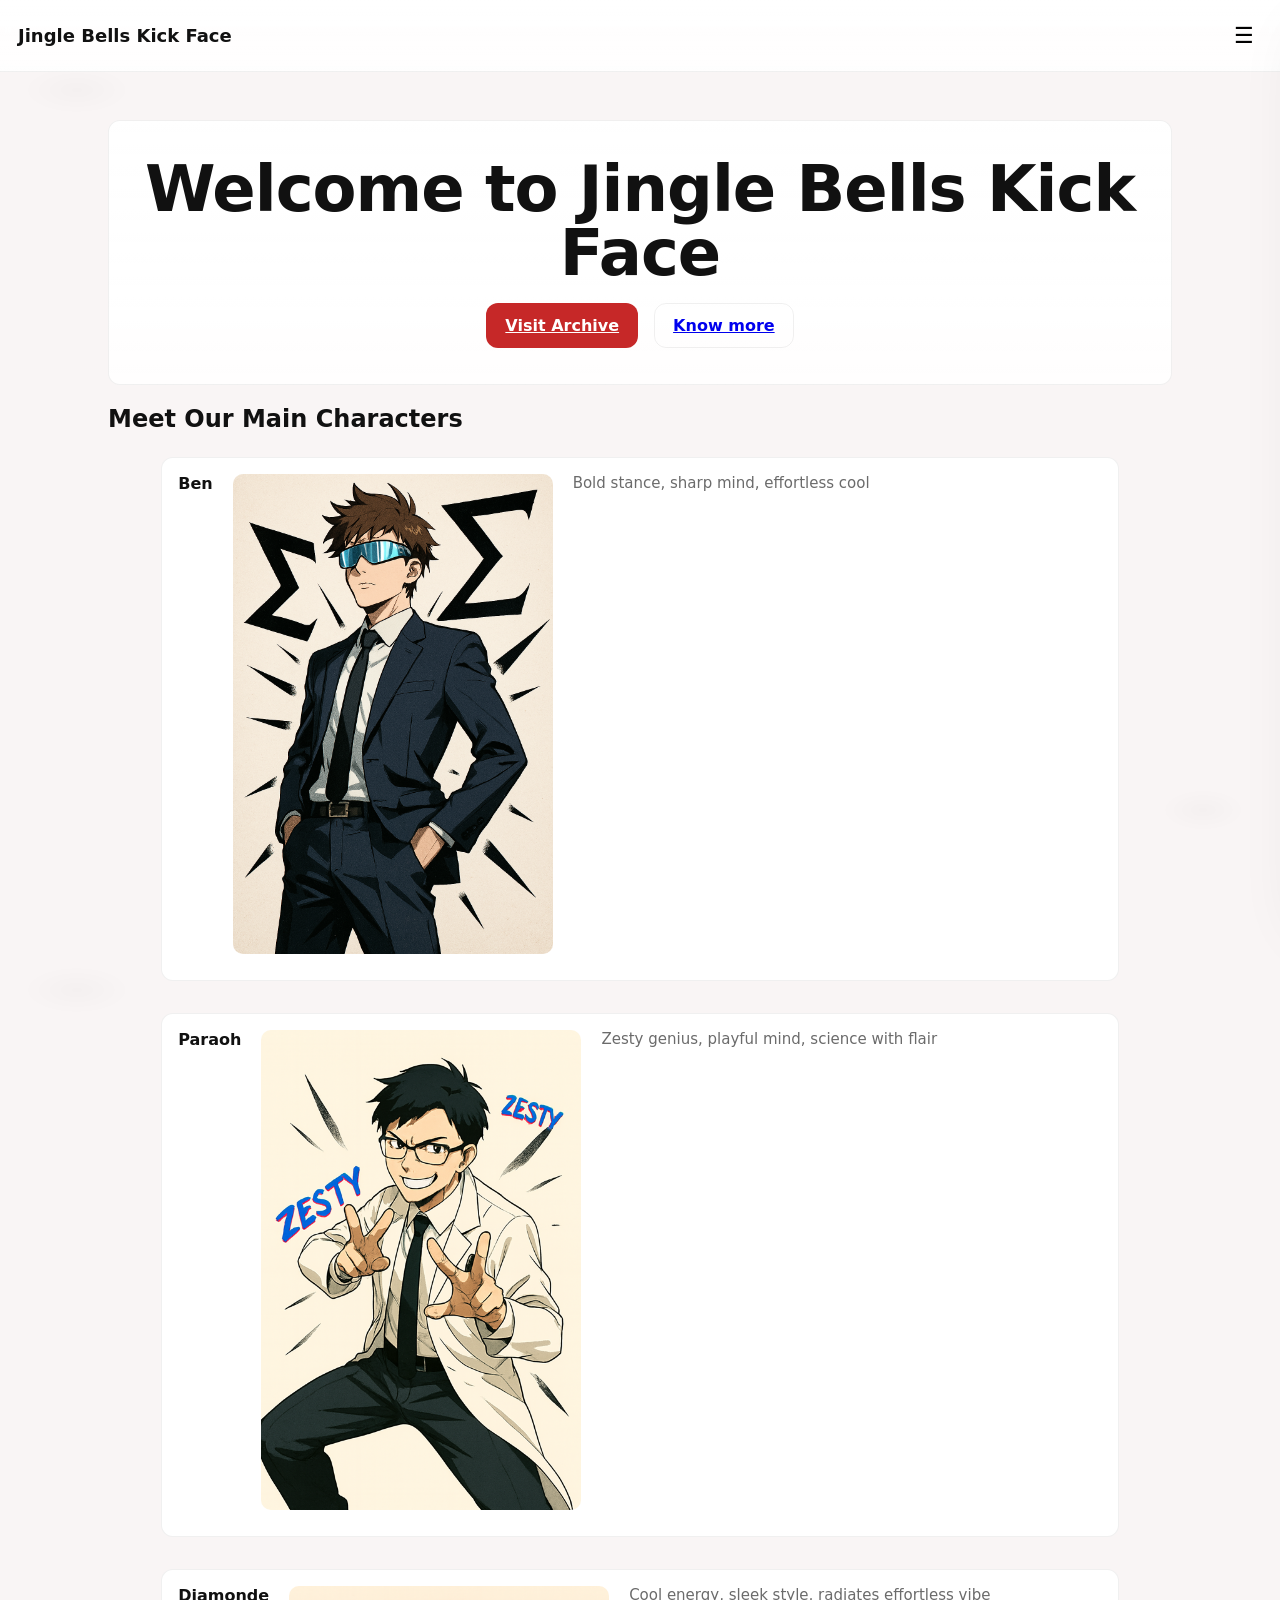
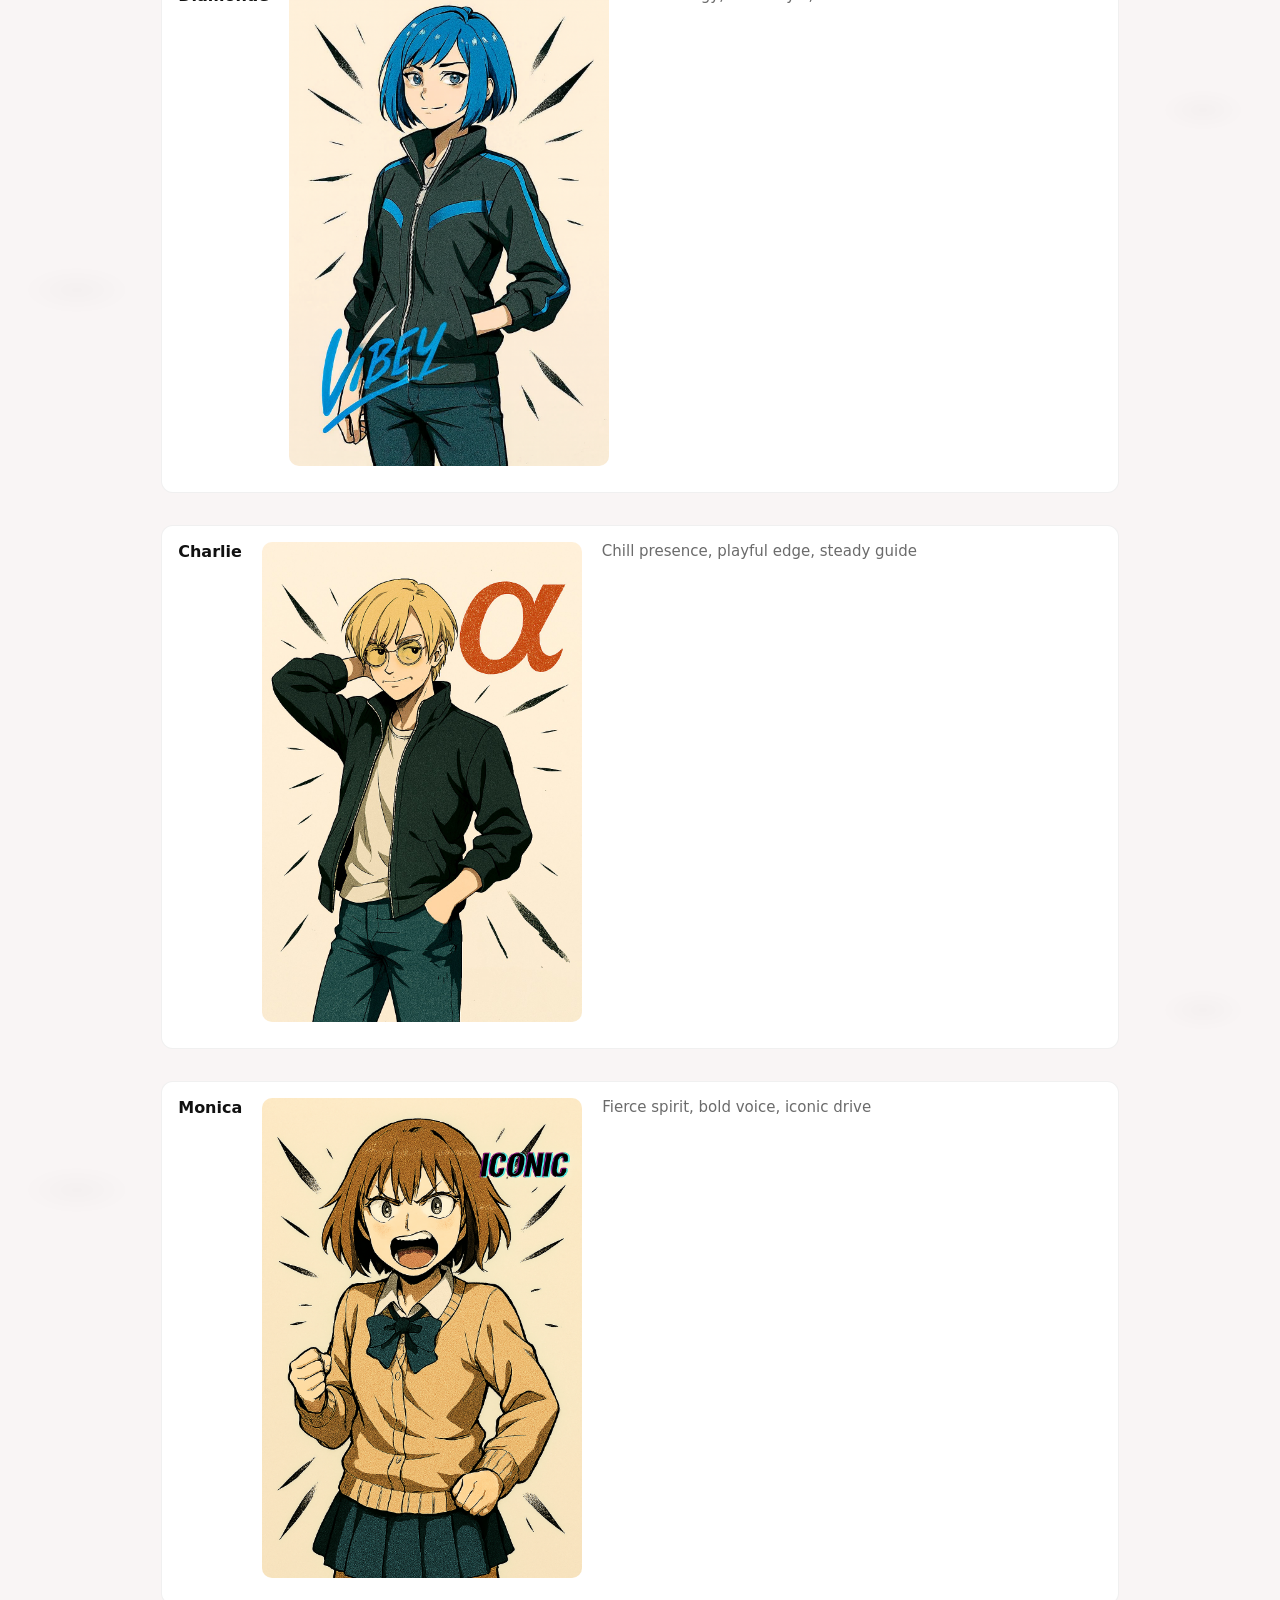
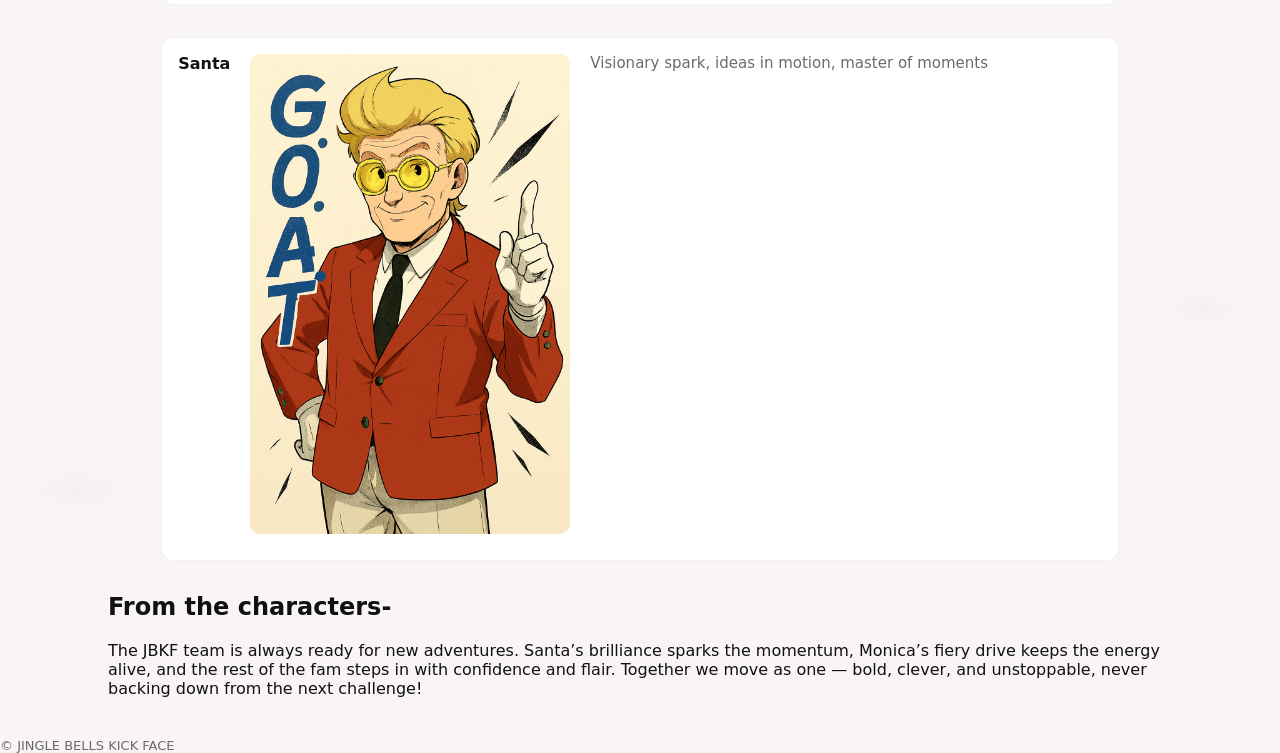
==== commit bd061dec: "Update index.html" ====
--- a/index.html
+++ b/index.html
@@ -99,6 +99,10 @@
 
 </main>
 
+<footer style="color:var(--muted);font-size:13px;margin-top:10px">
+      © JINGLE BELLS KICK FACE
+    </footer>
+
 <script src="menu.js"></script>
 
 </body>
--- a/styles.css
+++ b/styles.css
@@ -263,56 +263,69 @@
 
 
 /* ARCHIVE SERIES */
-
-.series-list{
-  display:flex;
-  flex-direction:column;
-  gap:40px;
-  margin-top:40px;
-}
-
-.series-card{
-  display:flex;
-  align-items:center;
-  gap:20px;
-  background:var(--card);
-  border-radius:14px;
-  padding:18px;
-  text-decoration:none;
-  color:#111;
-  border:1px solid var(--edge);
-  transition:.3s;
-  opacity:0;
-  transform:translateY(40px);
-}
-
-.series-card.show{
-  opacity:1;
-  transform:translateY(0);
-}
-
-.series-card img{
-  width:120px;
-  height:120px;
-  object-fit:cover;
-  border-radius:10px;
-}
-
-.series-info h2{
-  margin:0 0 6px 0;
-  color:#111;
-}
-
-.series-info p{
-  margin:0;
-  color:var(--muted);
-}
-
-.series-card:hover{
-  transform:scale(1.02);
-  box-shadow:0 10px 24px rgba(0,0,0,0.08);
-}
-
+.series-list {
+  display: flex;
+  flex-direction: column;
+  gap: 40px;
+  margin-top: 40px;
+}
+
+.series-card {
+  display: flex;
+  flex-direction: row;        /* desktop: image left, text right */
+  align-items: flex-start;
+  gap: 20px;
+  background: var(--card);
+  border-radius: 14px;
+  padding: 18px;
+  text-decoration: none;
+  color: #111;
+  border: 1px solid var(--edge);
+  transition: .3s;
+  opacity: 0;
+  transform: translateY(40px);
+}
+
+.series-card.show {
+  opacity: 1;
+  transform: translateY(0);
+}
+
+.series-card img {
+  width: 200px;              /* larger image on desktop */
+  height: auto;              /* keep natural ratio */
+  object-fit: contain;       /* no cropping */
+  border-radius: 10px;
+}
+
+.series-info h2 {
+  margin: 0 0 6px 0;
+  color: #111;
+}
+
+.series-info p {
+  margin: 0;
+  color: var(--muted);
+}
+
+.series-card:hover {
+  transform: scale(1.02);
+  box-shadow: 0 10px 24px rgba(0,0,0,0.08);
+}
+
+/* Mobile: stack image above text, full width */
+@media (max-width:900px){
+  .series-card {
+    flex-direction: column;
+    align-items: center;
+    text-align: center;
+  }
+  .series-card img {
+    width: 100%;             /* full width on mobile */
+    max-width: 100%;
+    height: auto;
+  }
+}
 
 /* CHAPTER BOXES */
 
@@ -325,49 +338,56 @@
 }
 
 
-/* CHAPTER LIST (VERTICAL LIST) */
-
-.chapter-list{
-  display:flex;
-  flex-direction:column;
-  gap:10px;
-  margin-bottom:40px;
-  max-width:300px;
-}
-
-.chapter-list a{
-  display:block;
-  padding:12px 14px;
-  background:var(--card);
-  border:1px solid var(--edge);
+/* CHARACTER LIST (updated from grid) */
+.characters-grid {
+  display: block;            /* stack items vertically */
+  max-width: 90%;            /* leave margin from screen edges */
+  margin: 24px auto;         /* center the list */
+}
+
+.char-card {
+  display: flex;             /* image + text side by side on desktop */
+  flex-direction: row;
+  align-items: flex-start;
+  gap: 20px;
+  margin-bottom: 32px;       /* spacing between cards */
+  padding: 16px;
+  background:#fff;
+  border:1px solid var(--edge);
+  border-radius:12px;
+}
+
+.char-name {
+  font-weight:900;
+  margin-bottom:8px;
+}
+
+.char-img {
+  width: auto;               /* keep natural ratio */
+  max-width: 320px;          /* enlarge but not too huge on desktop */
+  height: auto;              /* no cropping */
   border-radius:10px;
-  text-decoration:none;
-  color:#111;
-  font-weight:600;
-  transition:.2s;
-}
-
-.chapter-list a:hover{
-  background:#ffffff;
-  transform:translateX(4px);
-  box-shadow:0 6px 14px rgba(0,0,0,0.06);
-}
-
-
-/* MOBILE */
-
-@media (max-width:700px){
-
-  .container{margin-top:100px}
-
-  .hero-title{font-size:36px}
-
-  .characters-grid{grid-template-columns:1fr}
-
-  .side-menu{
-    width:100%;
-    right:-100%;
-  }
+  background:#e9e6e6;
+}
+
+.char-desc {
+  color:var(--muted);
+  font-size:15px;
+}
+
+/* Mobile: stack image above text, full width */
+@media (max-width:900px){
+  .char-card {
+    flex-direction: column;
+    align-items: center;
+    text-align: center;
+  }
+  .char-img {
+    width: 100%;             /* full width on mobile */
+    max-width: 100%;         /* no limit */
+    height: auto;            /* keep natural ratio */
+  }
+}
 
   .side-menu[aria-hidden="false"]{
     right:0;
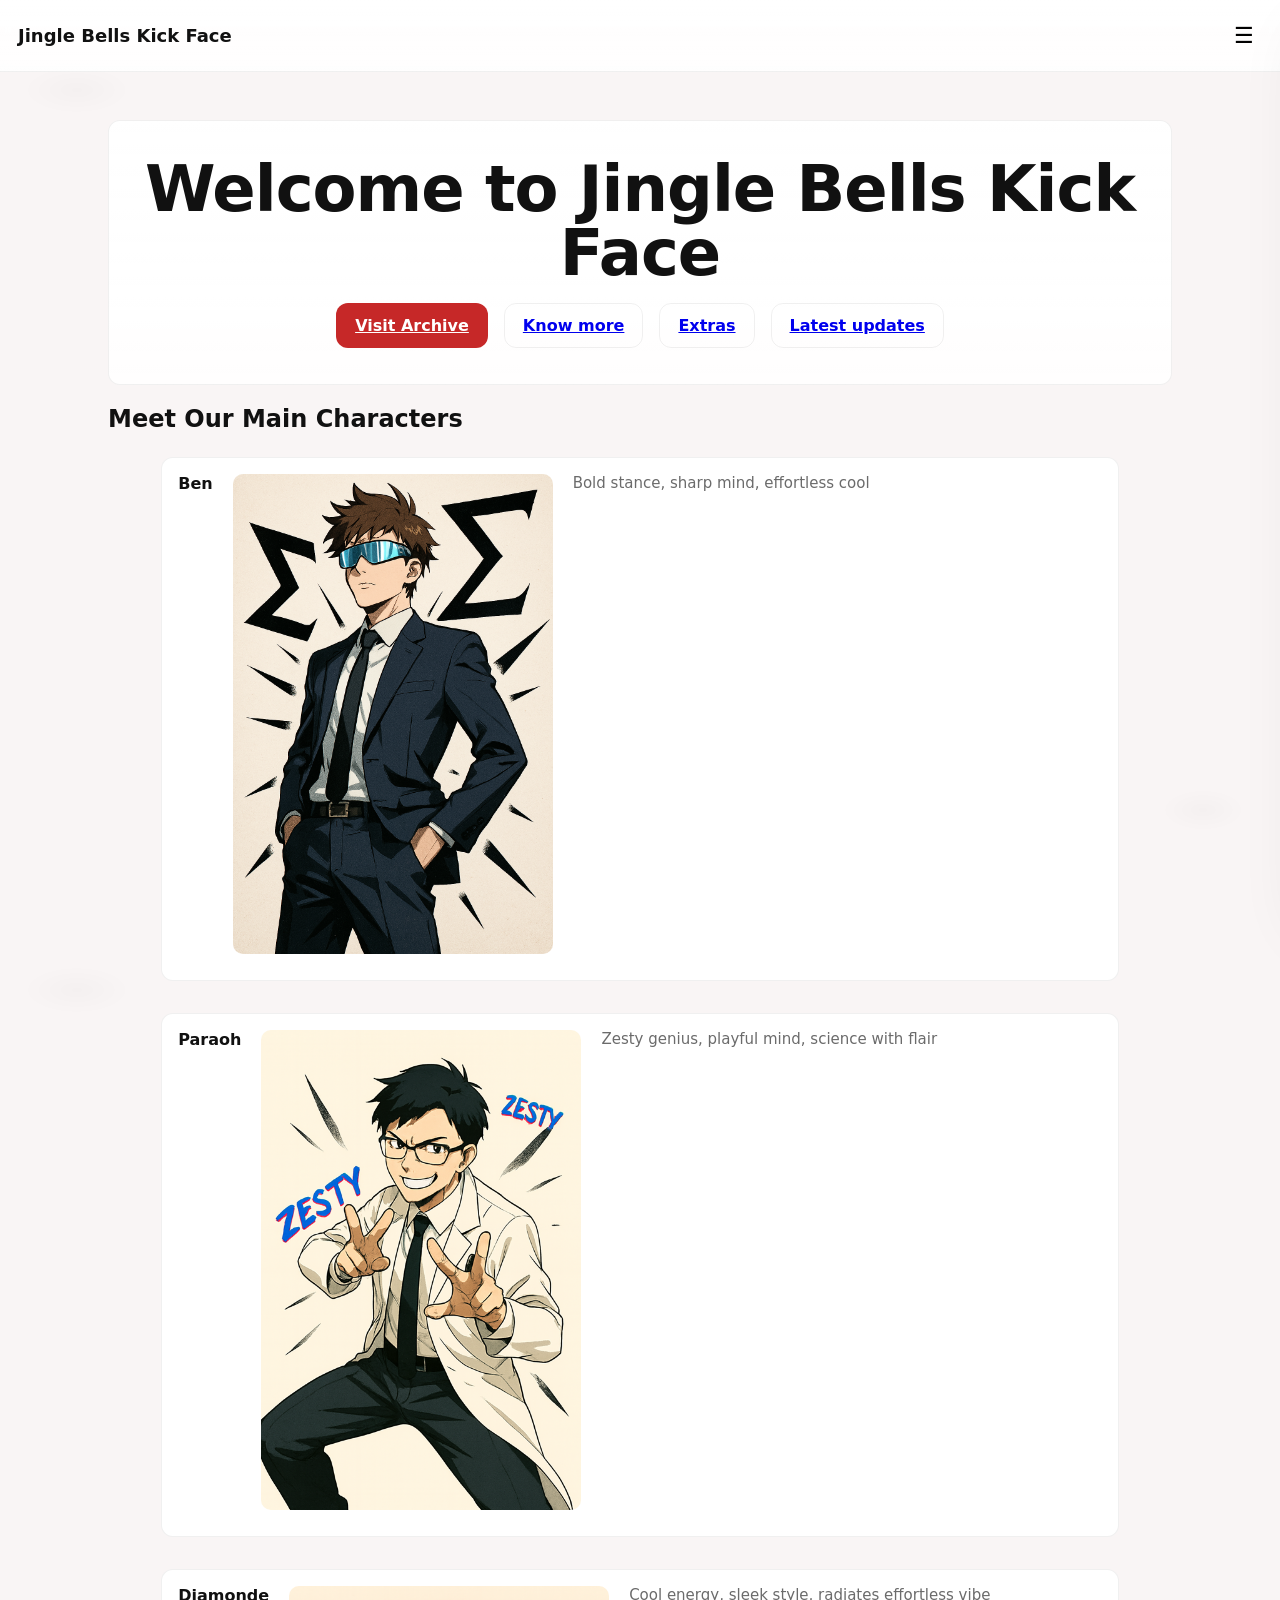
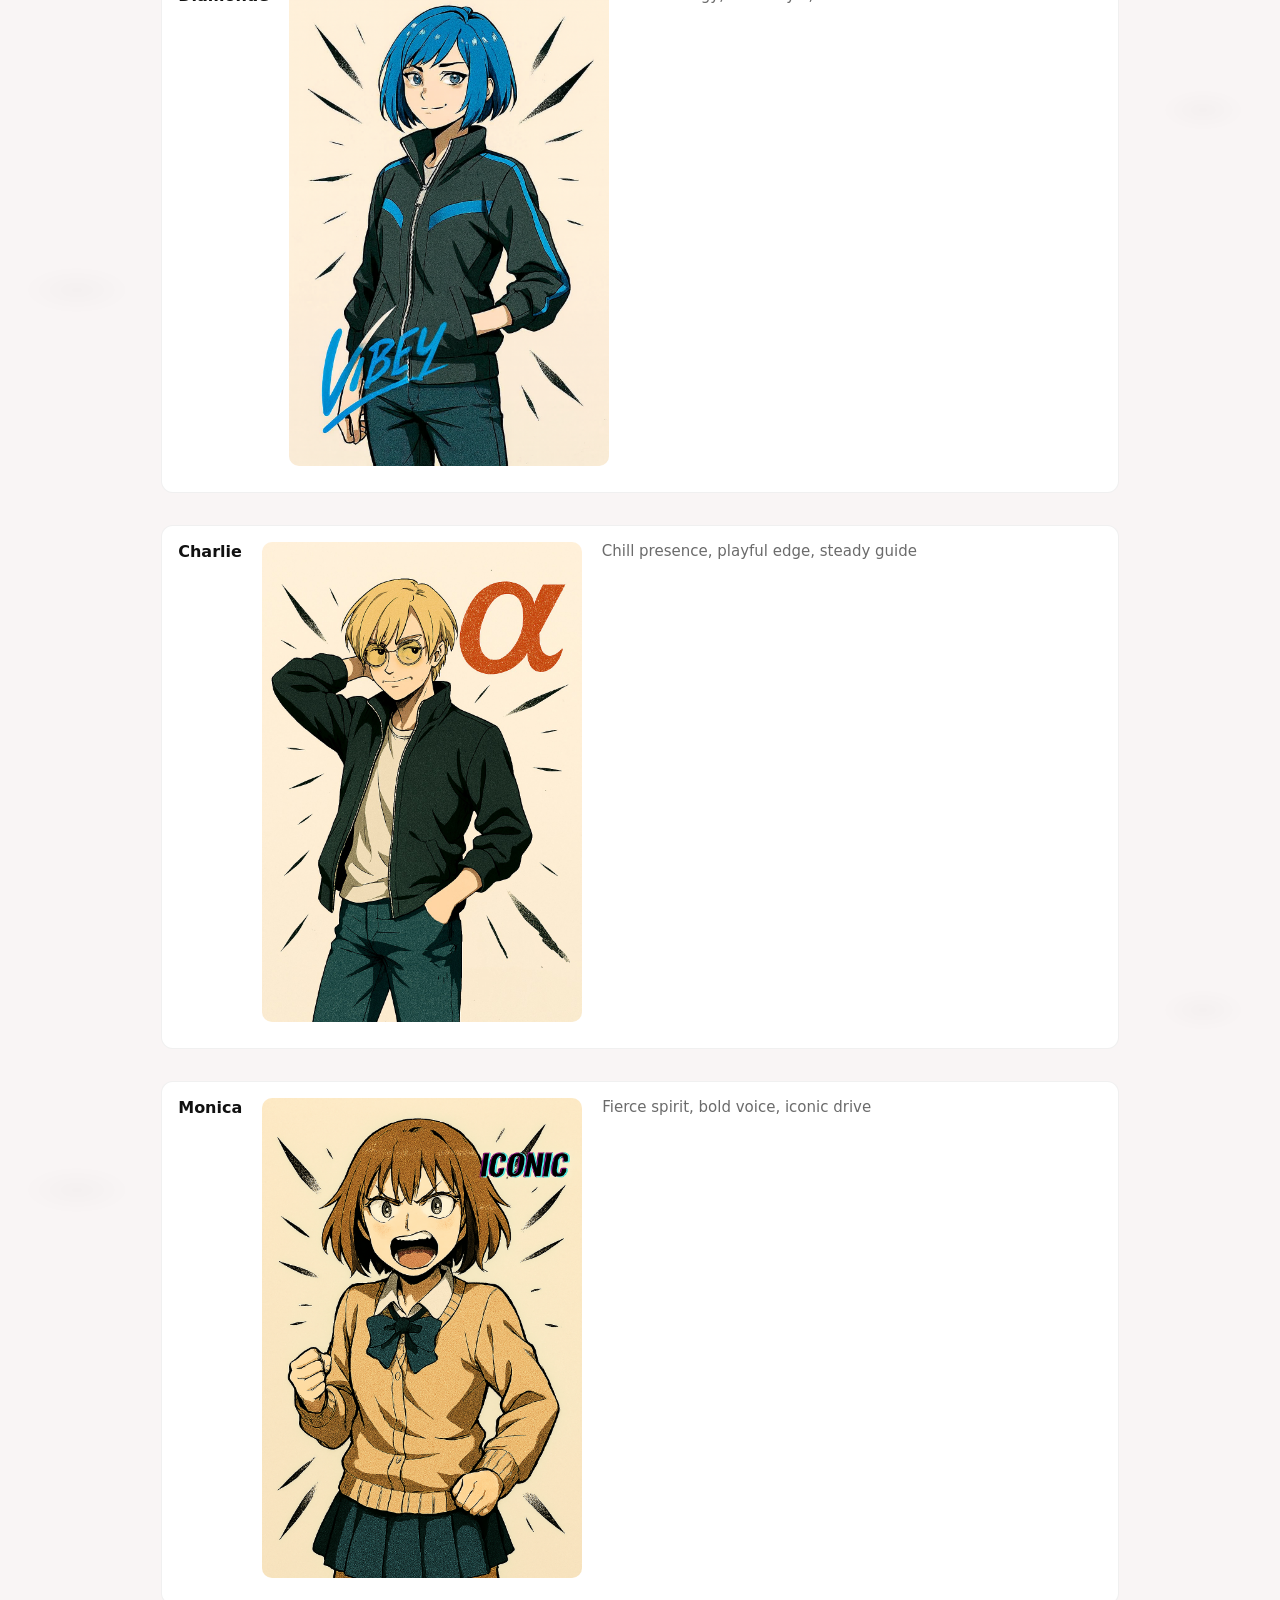
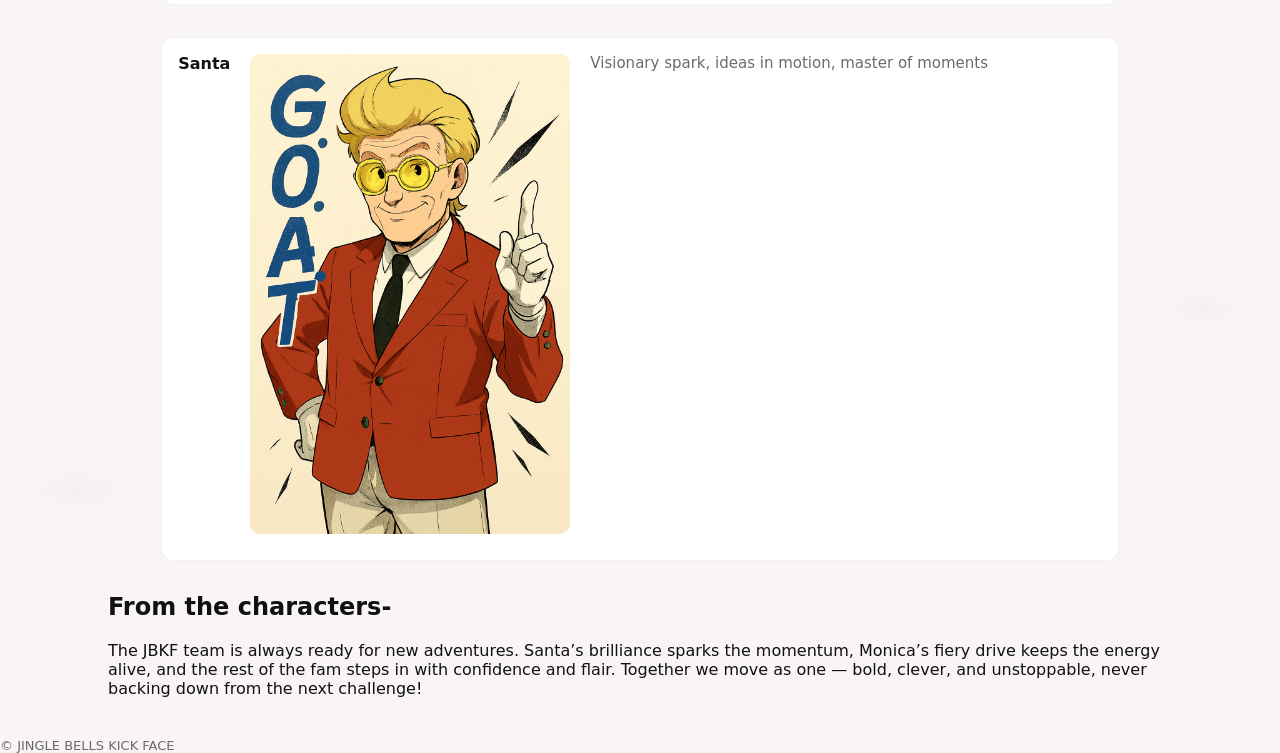
==== commit 41cfded8: "Update index.html" ====
--- a/index.html
+++ b/index.html
@@ -23,6 +23,7 @@
 <li><a href="archive.html">Archive</a></li>
 <li><a href="latest.html">Latest updates</a></li>
 <li><a href="info.html">More info</a></li>
+<li><a href="extras.html">Extras</a></li>
 </ul>
 </nav>
 
@@ -37,6 +38,8 @@
 <div class="hero-actions">
 <a href="archive.html" class="btn primary ring">Visit Archive</a>
 <a href="info.html" class="btn">Know more</a>
+<a href="extras.html" class="btn">Extras</a>
+<a href="latest.html" class="btn">Latest updates</a>
 </div>
 
 </section>
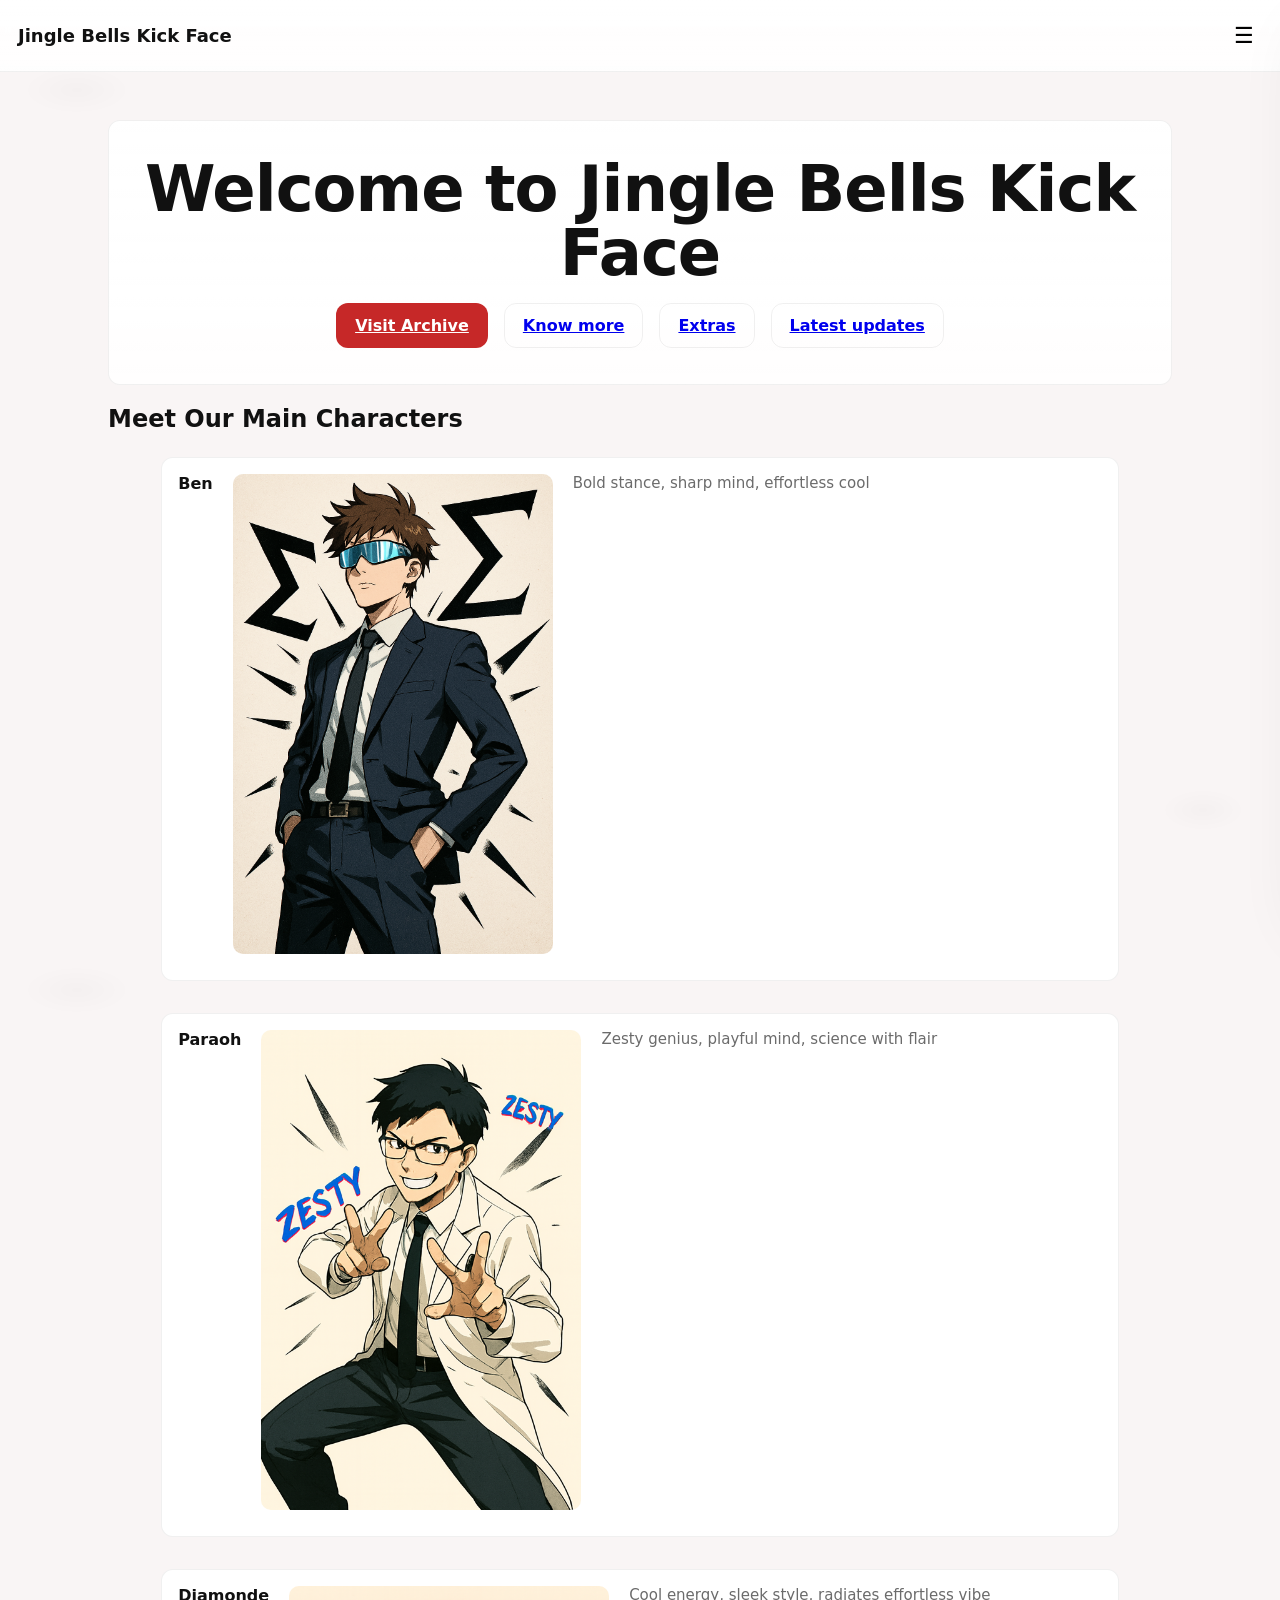
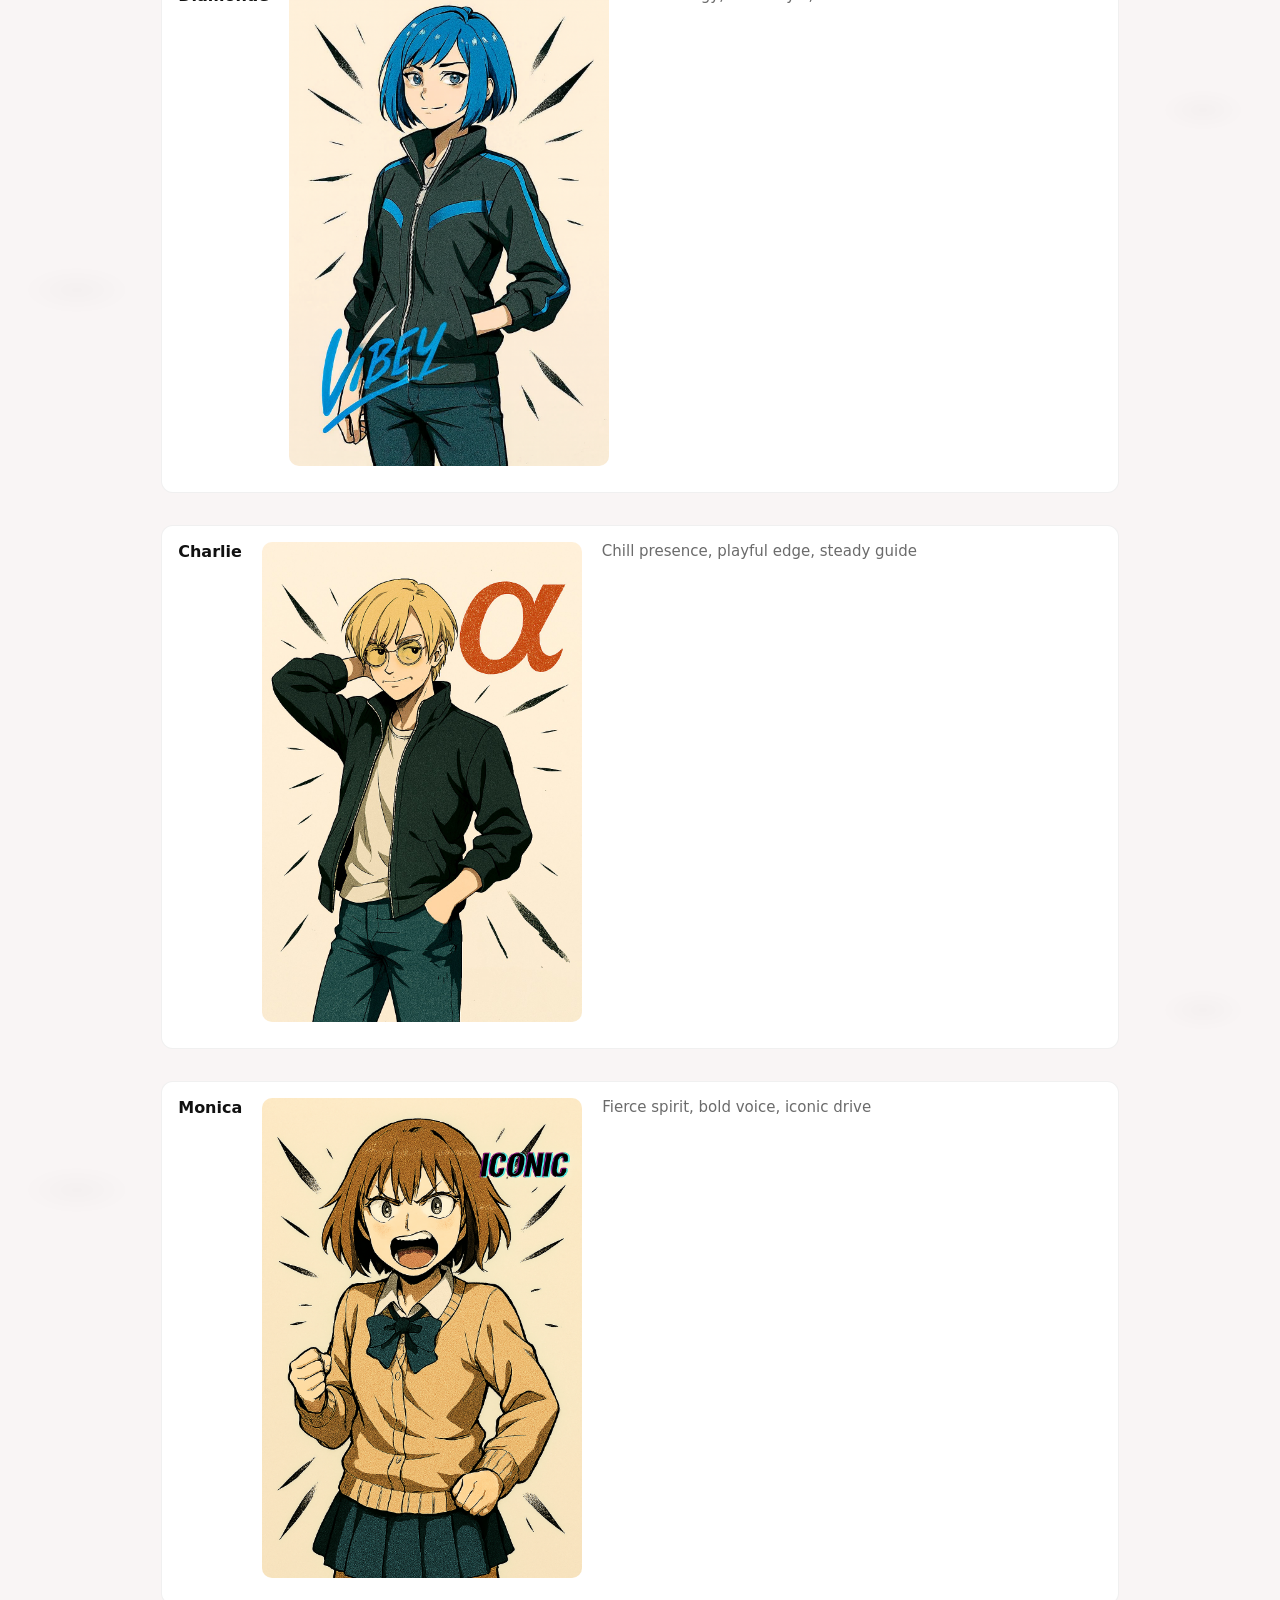
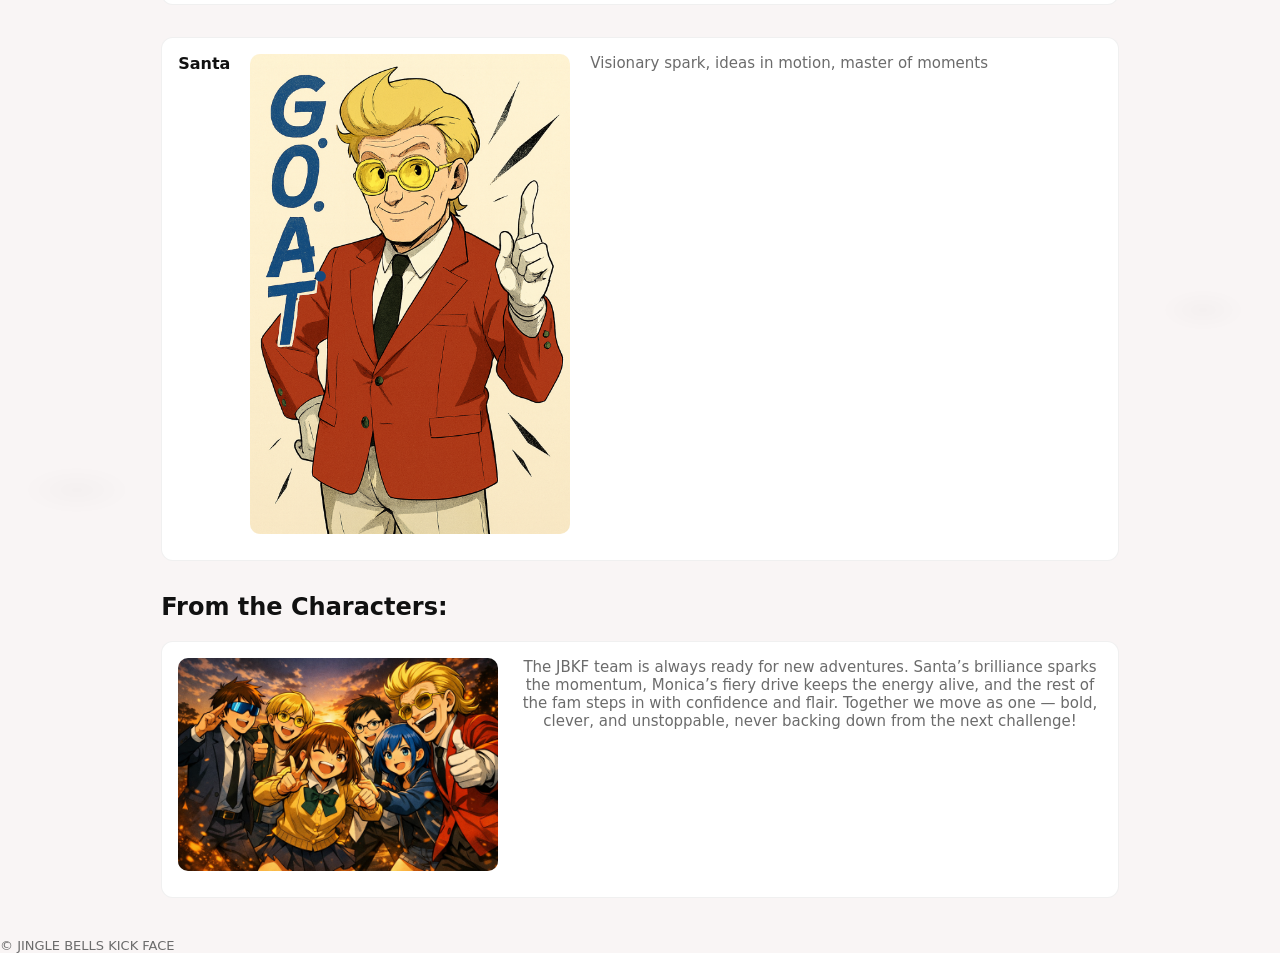
==== commit d9aca778: "Update index.html" ====
--- a/index.html
+++ b/index.html
@@ -86,16 +86,13 @@
 <img class="char-img" src="images/Santa.png">
 <div class="char-desc">Visionary spark, ideas in motion, master of moments</div>
 </div>
+
+<h2>From the Characters:</h2>
+
+<div class="char-card">
+<img class="char-img" src="images/AllChar.png">
+<div class="char-desc">The JBKF team is always ready for new adventures. Santa’s brilliance sparks the momentum, Monica’s fiery drive keeps the energy alive, and the rest of the fam steps in with confidence and flair. Together we move as one — bold, clever, and unstoppable, never backing down from the next challenge!</div>
 </div>
-
-</section>
-
-<section class="section">
-
-<h2>From the characters-</h2>
-
-<div class="card">
-The JBKF team is always ready for new adventures. Santa’s brilliance sparks the momentum, Monica’s fiery drive keeps the energy alive, and the rest of the fam steps in with confidence and flair. Together we move as one — bold, clever, and unstoppable, never backing down from the next challenge!
 </div>
 
 </section>
